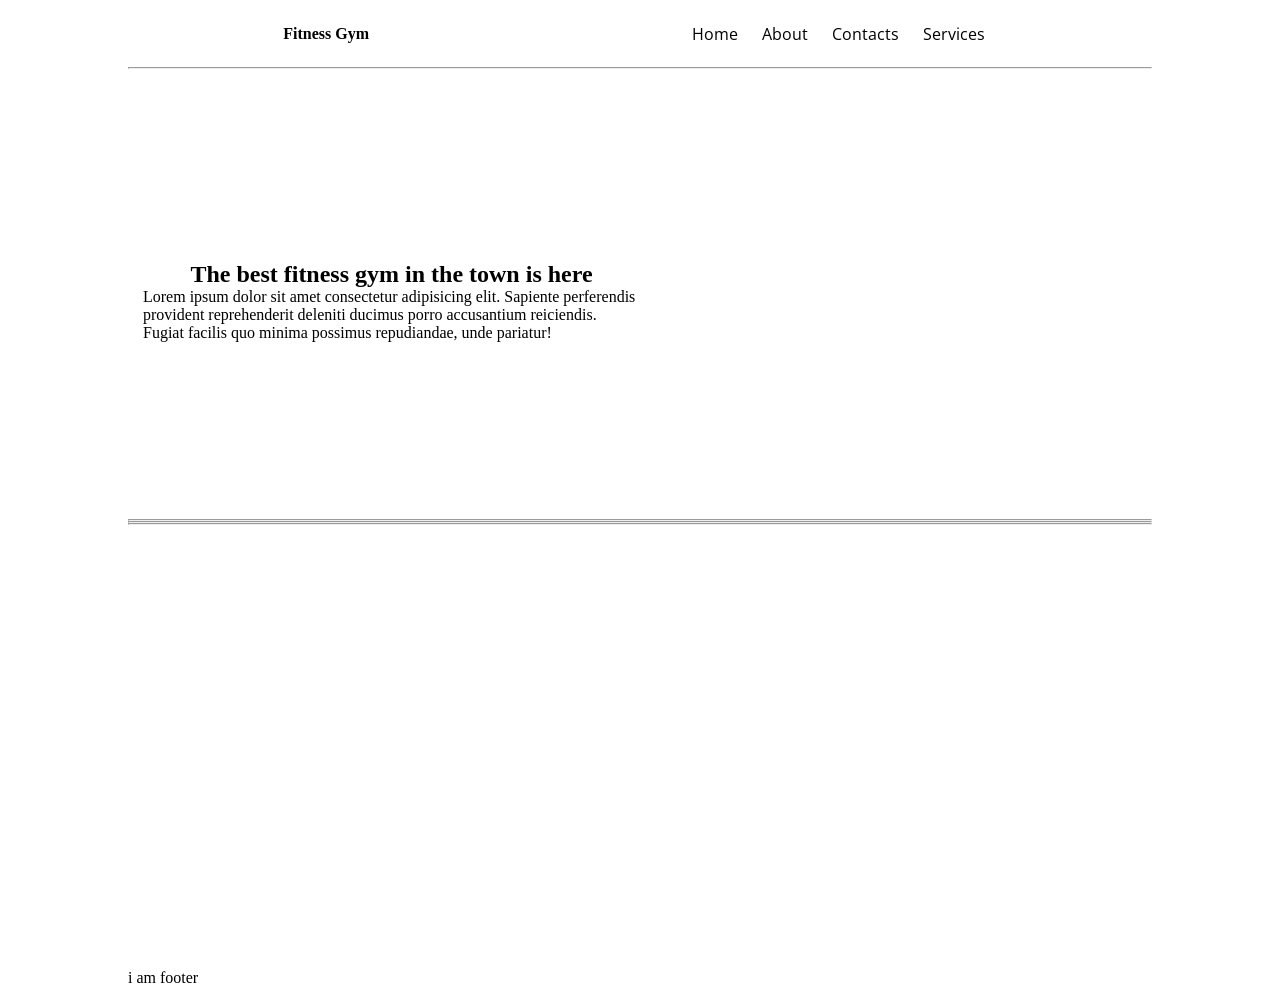
==== landing_page/index.html @ 70008626 "Added navbar and hero section" ====
<!DOCTYPE html>
 <html lang="en">
 <head>
    <meta charset="UTF-8">
    <meta name="viewport" content="width=device-width, initial-scale=1.0">
    <title>Landing Page</title>
    <link rel="stylesheet" href="utils.css">
    <link rel="stylesheet" href="style.css">
 </head>
 <body>
    <div class="container mx-auto">
        <header>
         <nav class="flex justify-between ">
            <div class="font-bold flex items-center">Fitness Gym</div>
            <ul class="nav-bar flex items-center">
               <li>Home</li>
               <li>About</li>
               <li>Contacts</li>
               <li>Services</li>
            </ul>
         </nav>
         <hr>
        </header>
        <main class="min-h-screen">
         <section>
            <div class="flex section1 items-center">
               <div class="topleft px-2 flex items-center flex-col">
                  <h1 class="my-1 ">The best fitness gym in the town is here</h1>
                  <p>Lorem ipsum dolor sit amet consectetur adipisicing elit. Sapiente perferendis provident reprehenderit deleniti ducimus porro accusantium reiciendis. Fugiat facilis quo minima possimus repudiandae, unde pariatur!</p>
               </div>
               <div class="topright"></div>
            </div>
         </section>
         <hr>
         <section></section>
         <hr>
         <section></section>
         <hr>

        </main>
        <footer>i am footer</footer>
    </div>
 </body>
 </html>
---- landing_page/utils.css ----
@import url('https://fonts.googleapis.com/css2?family=Open+Sans:ital,wght@0,300..800;1,300..800&display=swap');

.min-h-screen{
    min-height: 100vh;
}
.bg-red{
    background-color: red;
}
.mx-auto{
    margin: 0 auto;
}
.flex-col{
    flex-direction: column;
}
.flex{
    display: flex;
}

.items-center{
    align-items: center;
}

.justify-center{
    justify-content: center;
}

.justify-between{
    justify-content: space-around;
}

.nav-bar{
    display: flex;
    height: 67px;
    font-family:"Open Sans",sans-serif;
}

.nav-bar li{
    list-style:none;
    margin: 0 12px;
}

.my-1{
    margin-top: 15px;
    margin-top: 15px;
}

.px-2{
    padding-left: 15px;
    padding-right: 15px;
}
---- landing_page/style.css ----
*{
    margin: 0;
    padding: 0;
}

.container{
    max-width: 80vw;
}

.font-bold{
    font-weight: bold;
}

.topleft{
    width: 50%;
}

.topright{
    width:50%;
}

.section1{
    height: 50vh;
}
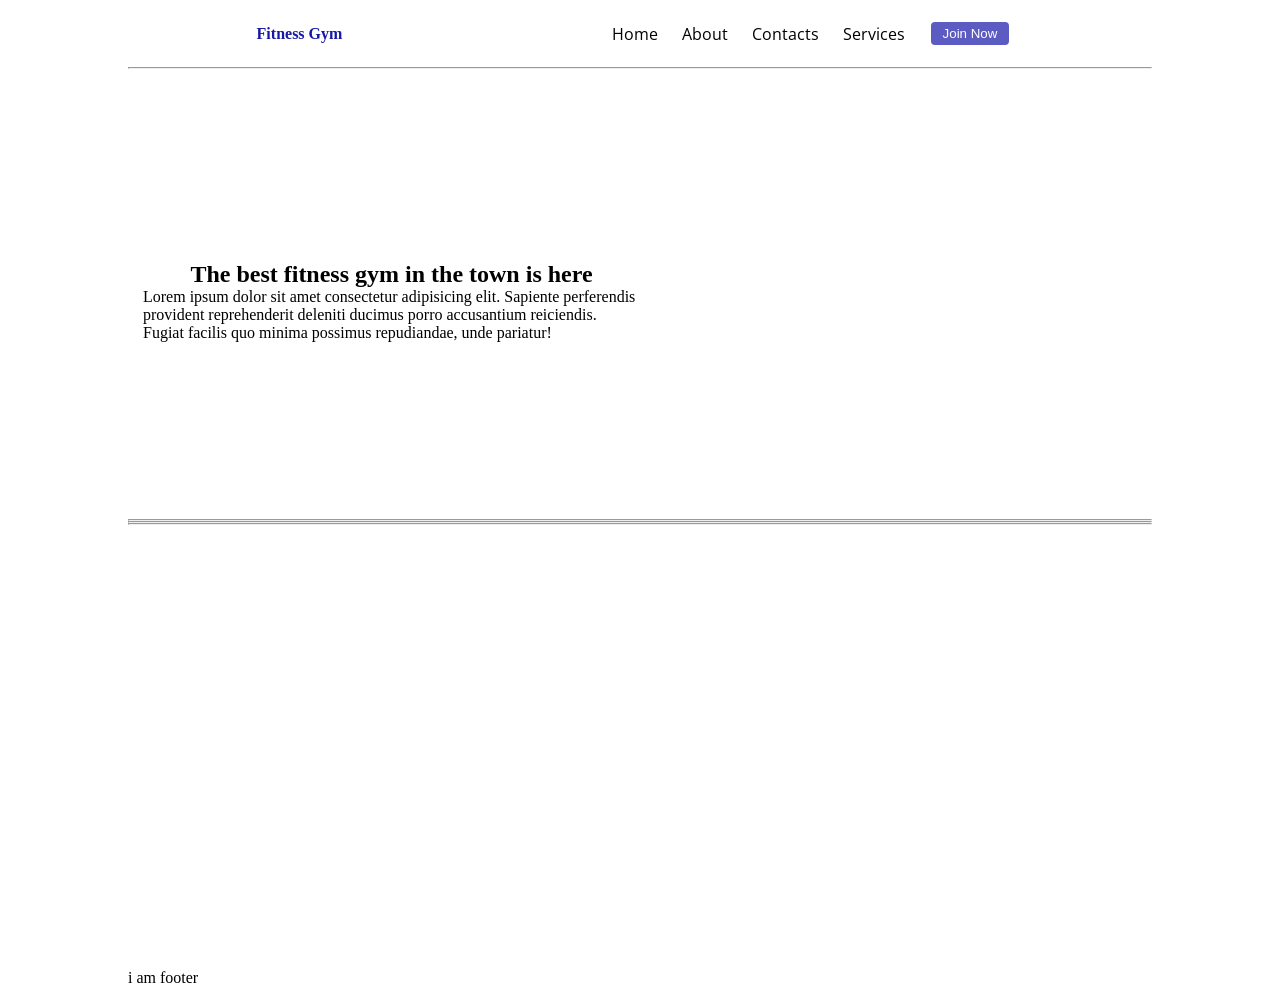
==== commit 14e80a24: "Added jin button and borders" ====
--- a/landing_page/index.html
+++ b/landing_page/index.html
@@ -11,12 +11,13 @@
     <div class="container mx-auto">
         <header>
          <nav class="flex justify-between ">
-            <div class="font-bold flex items-center">Fitness Gym</div>
+            <div class="font-bold flex items-center text-blue">Fitness Gym</div>
             <ul class="nav-bar flex items-center">
                <li>Home</li>
                <li>About</li>
                <li>Contacts</li>
                <li>Services</li>
+               <li><button class="btn">Join Now</button></li>
             </ul>
          </nav>
          <hr>
--- a/landing_page/utils.css
+++ b/landing_page/utils.css
@@ -48,4 +48,17 @@
 .px-2{
     padding-left: 15px;
     padding-right: 15px;
+}
+
+.text-blue{
+    color: rgb(24, 24, 165);
+}
+
+.btn{
+    padding:4px 12px;
+    border: 2px solid white;
+    color:white;
+    background-color: rgb(91, 91, 193);
+    cursor: pointer;
+    border-radius: 6px;
 }
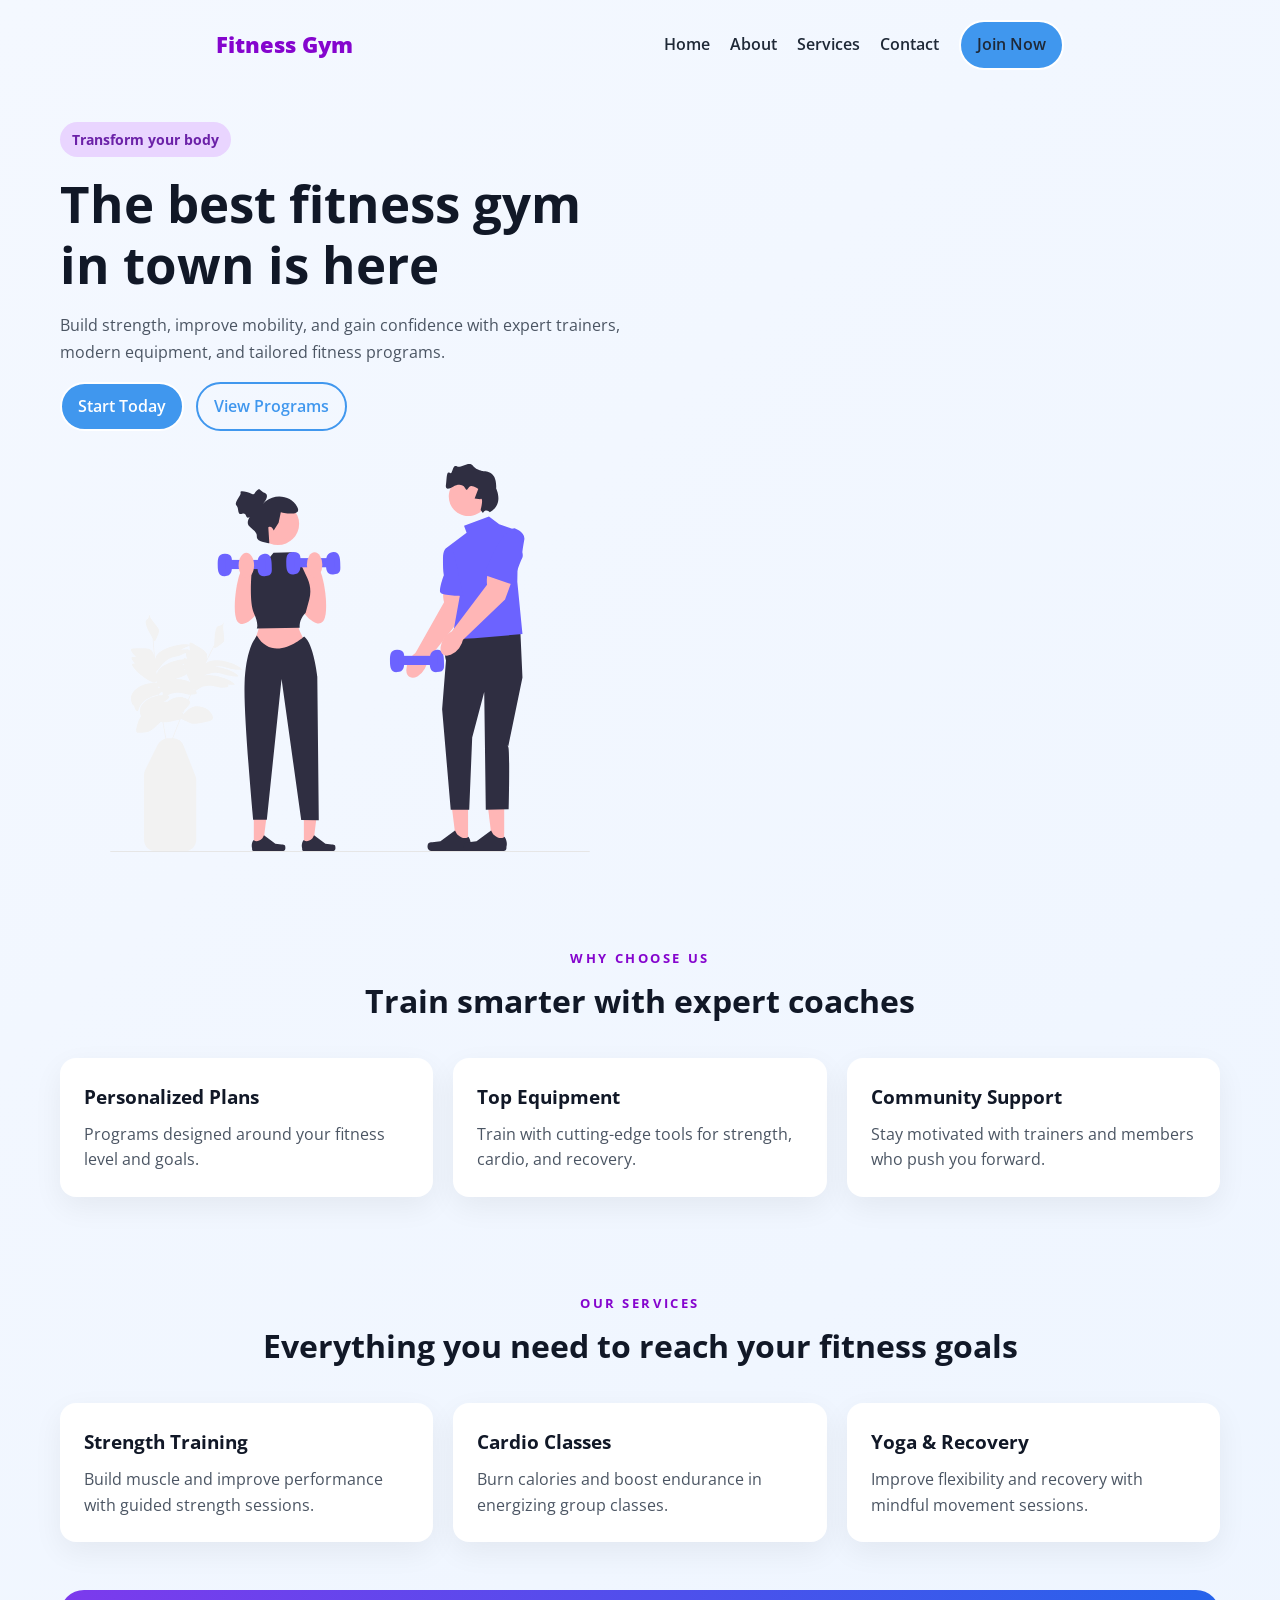
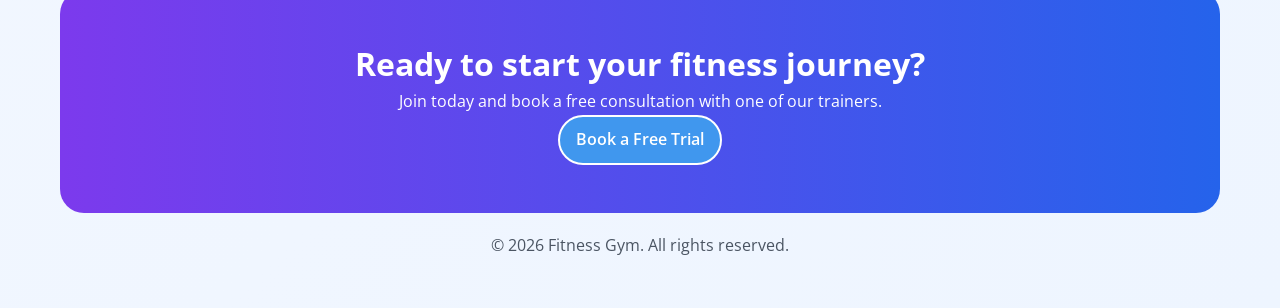
==== commit d72289d5: "Finished the landing page" ====
--- a/landing_page/index.html
+++ b/landing_page/index.html
@@ -1,45 +1,95 @@
- <!DOCTYPE html>
- <html lang="en">
- <head>
+<!DOCTYPE html>
+<html lang="en">
+<head>
     <meta charset="UTF-8">
     <meta name="viewport" content="width=device-width, initial-scale=1.0">
-    <title>Landing Page</title>
+    <title>Fitness Gym Landing Page</title>
     <link rel="stylesheet" href="utils.css">
     <link rel="stylesheet" href="style.css">
- </head>
- <body>
+</head>
+<body>
     <div class="container mx-auto">
         <header>
-         <nav class="flex justify-between ">
-            <div class="font-bold flex items-center text-blue">Fitness Gym</div>
-            <ul class="nav-bar flex items-center">
-               <li>Home</li>
-               <li>About</li>
-               <li>Contacts</li>
-               <li>Services</li>
-               <li><button class="btn">Join Now</button></li>
-            </ul>
-         </nav>
-         <hr>
+            <nav class="navbar flex items-center justify-between">
+                <a href="#home" class="brand">Fitness Gym</a>
+                <ul class="nav-links flex items-center">
+                    <li><a href="#home">Home</a></li>
+                    <li><a href="#about">About</a></li>
+                    <li><a href="#services">Services</a></li>
+                    <li><a href="#contact">Contact</a></li>
+                    <li><a href="#join" class="btn">Join Now</a></li>
+                </ul>
+            </nav>
         </header>
-        <main class="min-h-screen">
-         <section>
-            <div class="flex section1 items-center">
-               <div class="topleft px-2 flex items-center flex-col">
-                  <h1 class="my-1 ">The best fitness gym in the town is here</h1>
-                  <p>Lorem ipsum dolor sit amet consectetur adipisicing elit. Sapiente perferendis provident reprehenderit deleniti ducimus porro accusantium reiciendis. Fugiat facilis quo minima possimus repudiandae, unde pariatur!</p>
-               </div>
-               <div class="topright"></div>
-            </div>
-         </section>
-         <hr>
-         <section></section>
-         <hr>
-         <section></section>
-         <hr>
 
+        <main>
+            <section id="home" class="hero section1 flex items-center">
+                <div class="topleft">
+                    <span class="pill">Transform your body</span>
+                    <h1>The best fitness gym in town is here</h1>
+                    <p>Build strength, improve mobility, and gain confidence with expert trainers, modern equipment, and tailored fitness programs.</p>
+                    <div class="hero-actions">
+                        <a href="#join" class="btn btn-primary">Start Today</a>
+                        <a href="#services" class="btn btn-secondary">View Programs</a>
+                    </div>
+                </div>
+                <div class="topright">
+                    <img src="assets/undraw_personal-trainer_bqkg.svg" alt="Fitness trainer illustration">
+                </div>
+            </section>
+
+            <section id="about" class="info-section">
+                <div class="section-heading">
+                    <p class="subheading">Why choose us</p>
+                    <h2>Train smarter with expert coaches</h2>
+                </div>
+                <div class="cards">
+                    <div class="card">
+                        <h3>Personalized Plans</h3>
+                        <p>Programs designed around your fitness level and goals.</p>
+                    </div>
+                    <div class="card">
+                        <h3>Top Equipment</h3>
+                        <p>Train with cutting-edge tools for strength, cardio, and recovery.</p>
+                    </div>
+                    <div class="card">
+                        <h3>Community Support</h3>
+                        <p>Stay motivated with trainers and members who push you forward.</p>
+                    </div>
+                </div>
+            </section>
+
+            <section id="services" class="services-section">
+                <div class="section-heading">
+                    <p class="subheading">Our services</p>
+                    <h2>Everything you need to reach your fitness goals</h2>
+                </div>
+                <div class="service-grid">
+                    <div class="service-item">
+                        <h3>Strength Training</h3>
+                        <p>Build muscle and improve performance with guided strength sessions.</p>
+                    </div>
+                    <div class="service-item">
+                        <h3>Cardio Classes</h3>
+                        <p>Burn calories and boost endurance in energizing group classes.</p>
+                    </div>
+                    <div class="service-item">
+                        <h3>Yoga & Recovery</h3>
+                        <p>Improve flexibility and recovery with mindful movement sessions.</p>
+                    </div>
+                </div>
+            </section>
+
+            <section id="join" class="cta-section">
+                <h2>Ready to start your fitness journey?</h2>
+                <p>Join today and book a free consultation with one of our trainers.</p>
+                <a href="#home" class="btn btn-primary">Book a Free Trial</a>
+            </section>
         </main>
-        <footer>i am footer</footer>
+
+        <footer id="contact" class="footer">
+            <p>© 2026 Fitness Gym. All rights reserved.</p>
+        </footer>
     </div>
- </body>
- </html>+</body>
+</html>
--- a/landing_page/utils.css
+++ b/landing_page/utils.css
@@ -51,14 +51,18 @@
 }
 
 .text-blue{
-    color: rgb(24, 24, 165);
+    color: rgb(133, 5, 206);
 }
 
 .btn{
     padding:4px 12px;
     border: 2px solid white;
     color:white;
-    background-color: rgb(91, 91, 193);
+    background-color: rgb(64, 151, 238);
     cursor: pointer;
     border-radius: 6px;
+}
+ 
+.overflow-hidden{
+    overflow:hidden;
 }
--- a/landing_page/style.css
+++ b/landing_page/style.css
@@ -1,24 +1,224 @@
 *{
     margin: 0;
     padding: 0;
+    box-sizing: border-box;
+}
+
+body{
+    font-family: "Open Sans", sans-serif;
+    background: linear-gradient(135deg, #f4f8ff 0%, #eef5ff 100%);
+    color: #1f2937;
+    line-height: 1.6;
 }
 
 .container{
-    max-width: 80vw;
-}
-
-.font-bold{
-    font-weight: bold;
+    max-width: 1200px;
+    padding: 0 20px 40px;
+}
+
+.navbar{
+    padding: 20px 0;
+}
+
+.brand{
+    font-size: 1.4rem;
+    font-weight: 800;
+    color: rgb(133, 5, 206);
+    text-decoration: none;
+}
+
+.nav-links{
+    gap: 20px;
+    list-style: none;
+}
+
+.nav-links a{
+    text-decoration: none;
+    color: #1f2937;
+    font-weight: 600;
+}
+
+.pill{
+    display: inline-block;
+    background: #e9d5ff;
+    color: #6b21a8;
+    padding: 6px 12px;
+    border-radius: 999px;
+    font-size: 0.9rem;
+    font-weight: 700;
+    width: fit-content;
 }
 
 .topleft{
     width: 50%;
+    min-width: 280px;
+    display: flex;
+    flex-direction: column;
+    align-items: flex-start;
+    justify-content: center;
+    gap: 1rem;
+}
+
+.topleft h1{
+    font-size: clamp(2rem, 4vw, 3.2rem);
+    line-height: 1.2;
+    color: #111827;
+}
+
+.topleft p{
+    font-size: 1rem;
+    line-height: 1.7;
+    max-width: 38rem;
+    color: #4b5563;
+}
+
+.hero-actions{
+    display: flex;
+    gap: 12px;
+    flex-wrap: wrap;
 }
 
 .topright{
-    width:50%;
+    width: 50%;
+    min-width: 280px;
+    display: flex;
+    justify-content: center;
+    align-items: center;
+}
+
+.topright img{
+    width: 100%;
+    max-width: 480px;
+    height: auto;
+    object-fit: contain;
 }
 
 .section1{
-    height: 50vh;
+    min-height: 80vh;
+    gap: 2rem;
+    padding: 2rem 0 3rem;
+    flex-wrap: wrap;
+}
+
+.info-section,
+.services-section,
+.cta-section{
+    padding: 3rem 0;
+}
+
+.section-heading{
+    text-align: center;
+    margin-bottom: 2rem;
+}
+
+.subheading{
+    color: rgb(133, 5, 206);
+    font-weight: 700;
+    text-transform: uppercase;
+    letter-spacing: 0.2em;
+    font-size: 0.8rem;
+    margin-bottom: 0.4rem;
+}
+
+.section-heading h2,
+.cta-section h2{
+    font-size: clamp(1.5rem, 2.5vw, 2.2rem);
+    color: #111827;
+}
+
+.cards,
+.service-grid{
+    display: grid;
+    grid-template-columns: repeat(3, 1fr);
+    gap: 20px;
+}
+
+.card,
+.service-item{
+    background: white;
+    border-radius: 16px;
+    padding: 24px;
+    box-shadow: 0 10px 30px rgba(0, 0, 0, 0.06);
+}
+
+.card h3,
+.service-item h3{
+    margin-bottom: 10px;
+    color: #111827;
+}
+
+.card p,
+.service-item p,
+.cta-section p,
+.footer p{
+    color: #4b5563;
+}
+
+.cta-section{
+    background: linear-gradient(90deg, #7c3aed, #2563eb);
+    color: white;
+    text-align: center;
+    border-radius: 24px;
+    padding: 3rem 2rem;
+}
+
+.cta-section h2,
+.cta-section p{
+    color: white;
+}
+
+.btn{
+    display: inline-block;
+    padding: 10px 16px;
+    border: 2px solid white;
+    color: white;
+    background-color: rgb(64, 151, 238);
+    cursor: pointer;
+    border-radius: 999px;
+    text-decoration: none;
+    font-weight: 600;
+}
+
+.btn-primary{
+    background: rgb(64, 151, 238);
+}
+
+.btn-secondary{
+    background: transparent;
+    color: rgb(64, 151, 238);
+    border-color: rgb(64, 151, 238);
+}
+
+.footer{
+    text-align: center;
+    padding: 20px 0 10px;
+}
+
+@media (max-width: 900px) {
+    .cards,
+    .service-grid {
+        grid-template-columns: 1fr;
+    }
+
+    .topleft,
+    .topright {
+        width: 100%;
+    }
+}
+
+@media (max-width: 700px) {
+    .navbar {
+        flex-direction: column;
+        gap: 12px;
+    }
+
+    .nav-links {
+        flex-wrap: wrap;
+        justify-content: center;
+    }
+
+    .section1 {
+        min-height: auto;
+        padding-top: 1rem;
+    }
 }
